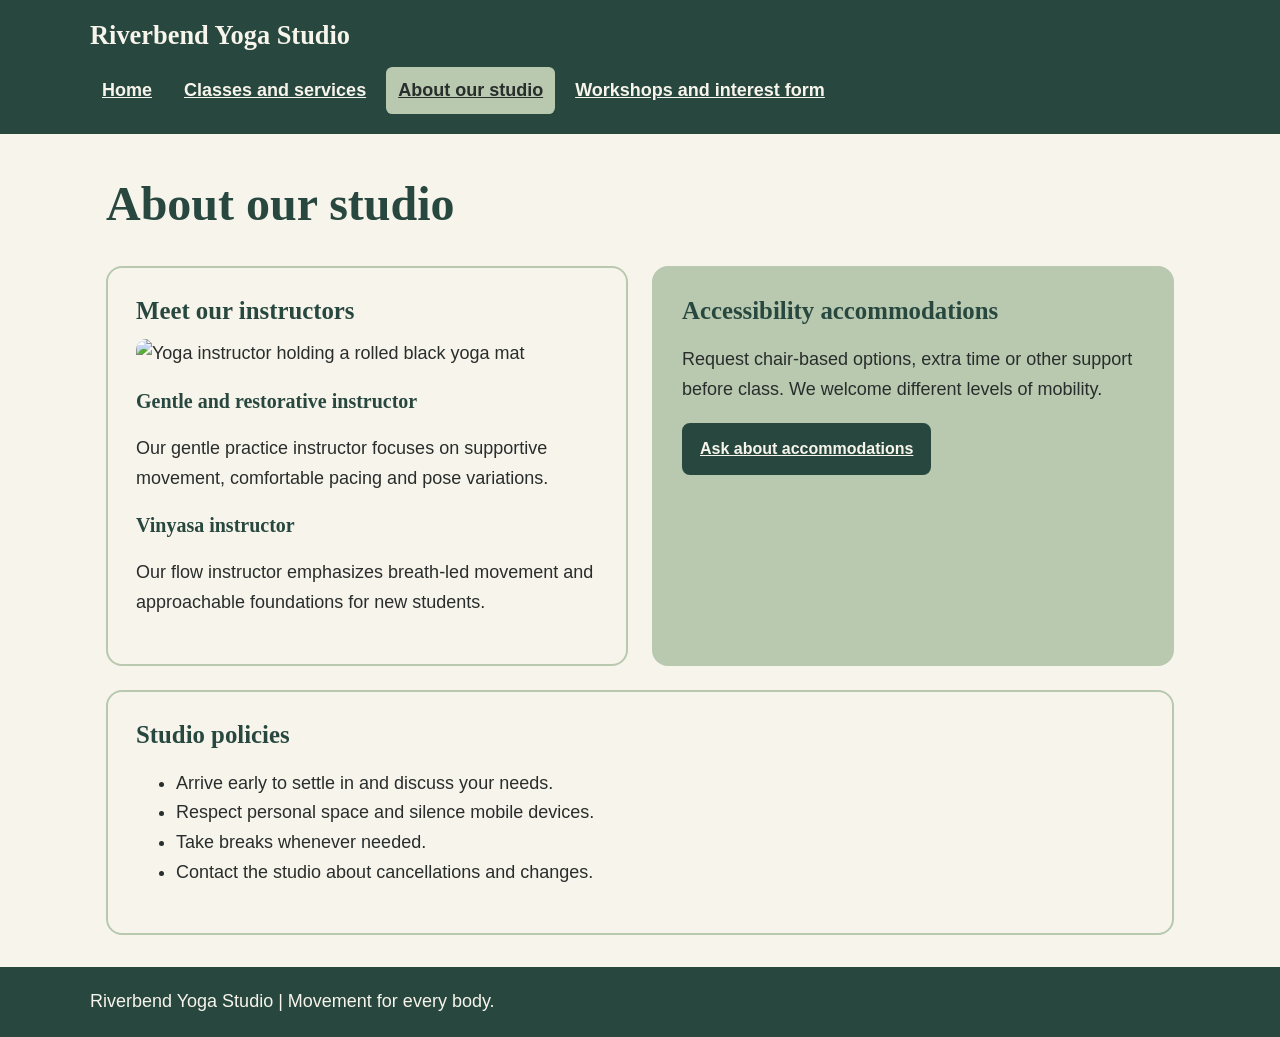
==== about.html @ 96678e94 "Add files via upload" ====
<!DOCTYPE html>
<html lang="en">
<head>
  <meta charset="UTF-8">
  <meta name="viewport" content="width=device-width, initial-scale=1">
  <title>About our studio | Riverbend Yoga Studio</title>
  <link rel="stylesheet" href="styles.css">
</head>
<body>
  <header>
    <p>Riverbend Yoga Studio</p>
    <nav aria-label="Main navigation">
      <ul>
        <li><a href="index.html">Home</a></li>
        <li><a href="services.html">Classes and services</a></li>
        <li><a href="about.html" aria-current="page">About our studio</a></li>
        <li><a href="events.html">Workshops and interest form</a></li>
      </ul>
    </nav>
  </header>
  <main>
    <h1>About our studio</h1>
    <section>
      <h2>Meet our instructors</h2>
      <img src="media/yoga-instructor_c.png" width="240"
        alt="Yoga instructor holding a rolled black yoga mat">
      <h3>Gentle and restorative instructor</h3>
      <p>Our gentle practice instructor focuses on supportive
        movement, comfortable pacing and pose variations.</p>
      <h3>Vinyasa instructor</h3>
      <p>Our flow instructor emphasizes breath-led movement
        and approachable foundations for new students.</p>
    </section>
    <section>
      <h2>Accessibility accommodations</h2>
      <p>Request chair-based options, extra time or other support
        before class. We welcome different levels of mobility.</p>
      <a href="events.html">Ask about accommodations</a>
    </section>
    <section>
      <h2>Studio policies</h2>
      <ul>
        <li>Arrive early to settle in and discuss your needs.</li>
        <li>Respect personal space and silence mobile devices.</li>
        <li>Take breaks whenever needed.</li>
        <li>Contact the studio about cancellations and changes.</li>
      </ul>
    </section>
  </main>
  <footer>
    <p>Riverbend Yoga Studio | Movement for every body.</p>
  </footer>
</body>
</html>
---- styles.css ----
:root { --forest:#28483F; --sage:#B8C9B0; --cream:#F7F4EC; --ink:#292D2B; }
* { box-sizing:border-box; }
body { margin:0; background:var(--cream); color:var(--ink); font: 1.125rem/1.65 Arial,sans-serif; }
header, footer { background:var(--forest); color:var(--cream); padding:1.25rem max(1rem,calc((100% - 1100px)/2)); }
header > p { font: bold 1.65rem Georgia,serif; margin:0 0 1rem; }
nav ul { display:flex; flex-direction:column; gap:.5rem; list-style:none; padding:0; margin:0; }
nav a { display:block; color:var(--cream); padding:.55rem .75rem; border-radius:.4rem; }
nav a[aria-current], nav a:hover { background:var(--sage); color:var(--ink); }
main { max-width:1100px; margin:auto; padding:1.5rem 1rem; display:flex; flex-direction:column; gap:1.25rem; }
h1,h2,h3 { font-family:Georgia,serif; color:var(--forest); line-height:1.25; }
h1 { font-size:2.2rem; margin:.5rem 0; }
h2 { font-size:1.55rem; margin:0 0 .75rem; }
h3 { font-size:1.25rem; }
section { padding:1.25rem; border:2px solid var(--sage); border-radius:1rem; min-width:0; }
section:nth-of-type(even) { background:var(--sage); }
img { display:block; width:100%; max-width:100%; height:auto; border-radius:.65rem; }
figure { margin:1rem 0; } figcaption { font-size:1rem; margin-top:.5rem; }
a { color:var(--forest); font-weight:bold; }
section > a, button { display:inline-block; background:var(--forest); color:var(--cream); padding:.75rem 1rem; border-radius:.5rem; border:2px solid var(--forest); font: bold 1rem/1.5 Arial,sans-serif; }
:focus-visible { outline:3px solid var(--ink); outline-offset:4px; } header :focus-visible { outline-color:var(--cream); }
form { display:flex; flex-direction:column; gap:1rem; } fieldset { min-width:0; border:2px solid var(--forest); border-radius:.5rem; padding:1rem; } legend { font-weight:bold; } label { display:block; font-weight:bold; } input,select,textarea { width:100%; padding:.65rem; font:inherit; color:var(--ink); background:var(--cream); border:1px solid var(--forest); border-radius:.3rem; } audio { width:100%; } footer p { margin:0; }
@media (min-width: 800px) { nav ul { flex-direction:row; flex-wrap:wrap; } main { flex-direction:row; flex-wrap:wrap; gap:1.5rem; padding:2rem 1rem; } h1 { flex:0 0 100%; font-size:3rem; } main > section { flex:1 1 44%; padding:1.75rem; } }
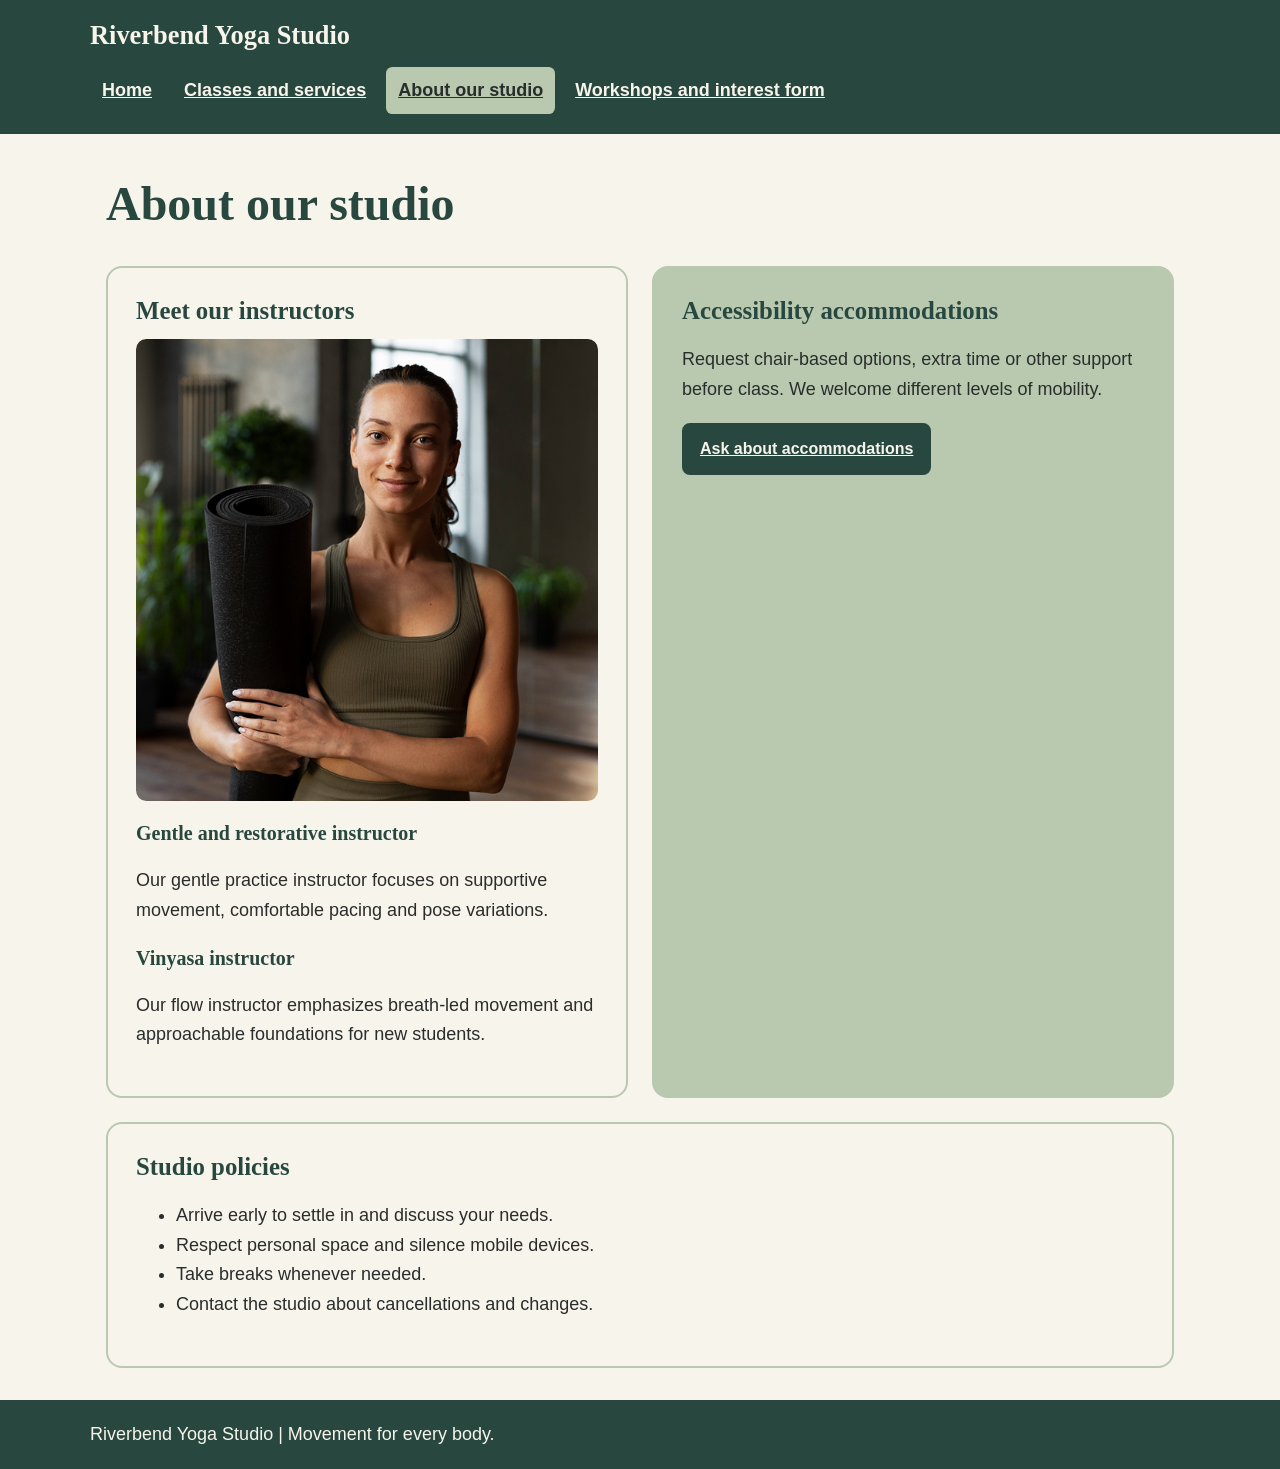
==== commit 4407e3b6: "Add files via upload" ====
--- a/about.html
+++ b/about.html
@@ -5,6 +5,7 @@
   <meta name="viewport" content="width=device-width, initial-scale=1">
   <title>About our studio | Riverbend Yoga Studio</title>
   <link rel="stylesheet" href="styles.css">
+  <script src="script.js" defer></script>
 </head>
 <body>
   <header>
@@ -22,7 +23,7 @@
     <h1>About our studio</h1>
     <section>
       <h2>Meet our instructors</h2>
-      <img src="media/yoga-instructor_c.png" width="240"
+      <img src="yoga-instructor_c.png" width="240"
         alt="Yoga instructor holding a rolled black yoga mat">
       <h3>Gentle and restorative instructor</h3>
       <p>Our gentle practice instructor focuses on supportive
--- a/styles.css
+++ b/styles.css
@@ -20,3 +20,8 @@
 :focus-visible { outline:3px solid var(--ink); outline-offset:4px; } header :focus-visible { outline-color:var(--cream); }
 form { display:flex; flex-direction:column; gap:1rem; } fieldset { min-width:0; border:2px solid var(--forest); border-radius:.5rem; padding:1rem; } legend { font-weight:bold; } label { display:block; font-weight:bold; } input,select,textarea { width:100%; padding:.65rem; font:inherit; color:var(--ink); background:var(--cream); border:1px solid var(--forest); border-radius:.3rem; } audio { width:100%; } footer p { margin:0; }
 @media (min-width: 800px) { nav ul { flex-direction:row; flex-wrap:wrap; } main { flex-direction:row; flex-wrap:wrap; gap:1.5rem; padding:2rem 1rem; } h1 { flex:0 0 100%; font-size:3rem; } main > section { flex:1 1 44%; padding:1.75rem; } }
+
+.field-error { display:block; font-weight:bold; color:#292D2B; margin-top:.35rem; }
+[aria-invalid="true"] { outline:2px dashed #28483F; }
+#finder select { display:block; max-width:100%; margin:.5rem 0; }
+#saved, #form-status { font-weight:bold; }
